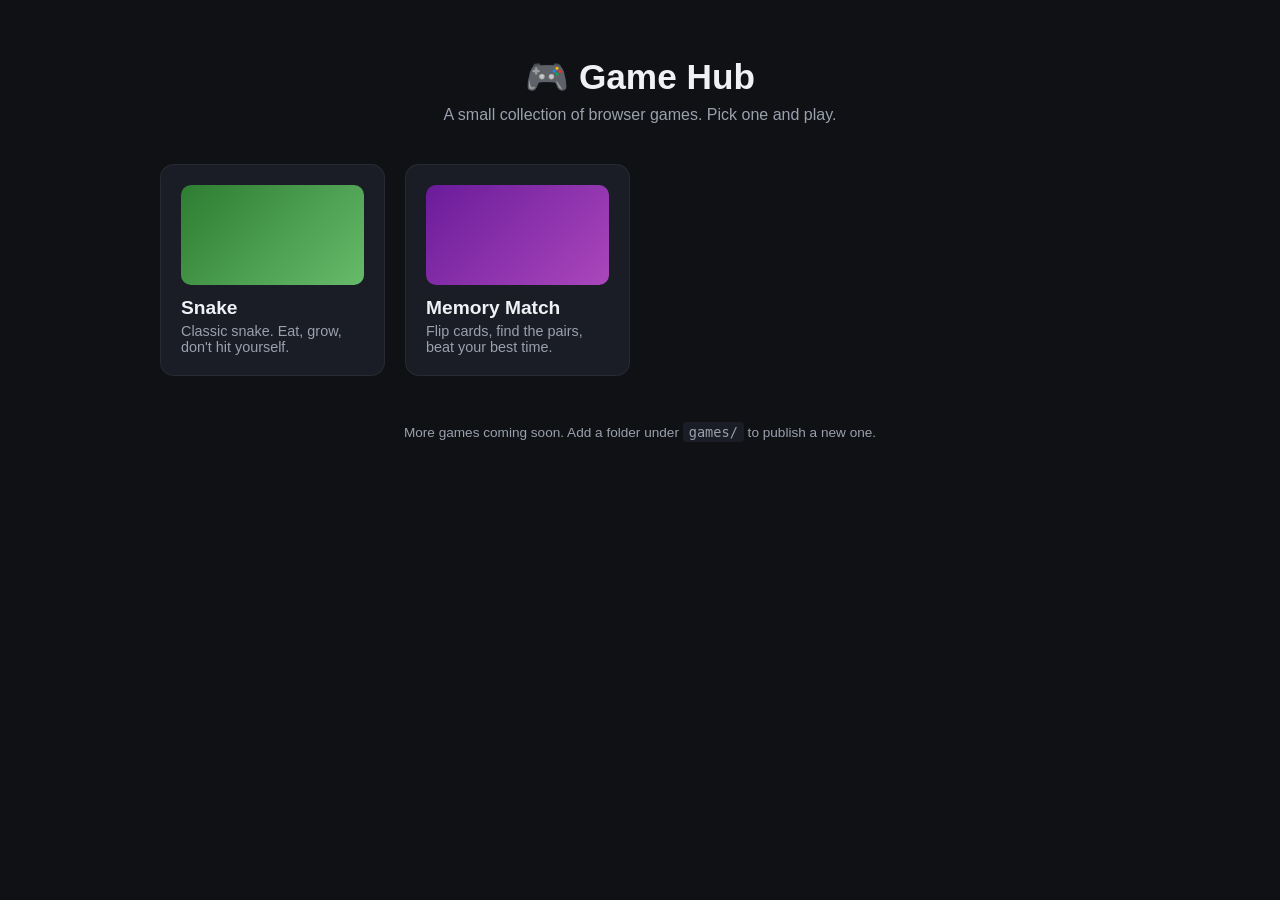
==== index.html @ 6c298300 "Initial game hub with Snake and Memory Match Static site scaffold: landing page linking to per-game " ====
<!doctype html>
<html lang="en">
<head>
  <meta charset="UTF-8" />
  <meta name="viewport" content="width=device-width, initial-scale=1.0" />
  <title>Game Hub</title>
  <link rel="stylesheet" href="styles.css" />
</head>
<body>
  <header>
    <h1>🎮 Game Hub</h1>
    <p>A small collection of browser games. Pick one and play.</p>
  </header>

  <main class="grid">
    <a class="card" href="games/snake/">
      <div class="thumb snake-thumb" aria-hidden="true"></div>
      <h2>Snake</h2>
      <p>Classic snake. Eat, grow, don't hit yourself.</p>
    </a>

    <a class="card" href="games/memory/">
      <div class="thumb memory-thumb" aria-hidden="true"></div>
      <h2>Memory Match</h2>
      <p>Flip cards, find the pairs, beat your best time.</p>
    </a>
  </main>

  <footer>
    <p>More games coming soon. Add a folder under <code>games/</code> to publish a new one.</p>
  </footer>
</body>
</html>
---- styles.css ----
:root {
  color-scheme: light dark;
  --bg: #0f1115;
  --surface: #1a1d26;
  --surface-hover: #232733;
  --text: #f0f1f5;
  --muted: #9aa0ad;
  --accent: #6c8cff;
}

* {
  box-sizing: border-box;
}

body {
  margin: 0;
  min-height: 100vh;
  font-family: -apple-system, BlinkMacSystemFont, "Segoe UI", sans-serif;
  background: var(--bg);
  color: var(--text);
  padding: 32px 16px 64px;
}

header {
  max-width: 960px;
  margin: 0 auto 40px;
  text-align: center;
}

header h1 {
  font-size: 2.2rem;
  margin-bottom: 8px;
}

header p {
  color: var(--muted);
  margin: 0;
}

.grid {
  max-width: 960px;
  margin: 0 auto;
  display: grid;
  grid-template-columns: repeat(auto-fill, minmax(220px, 1fr));
  gap: 20px;
}

.card {
  background: var(--surface);
  border-radius: 14px;
  padding: 20px;
  text-decoration: none;
  color: var(--text);
  transition: background 0.15s ease, transform 0.15s ease;
  border: 1px solid rgba(255, 255, 255, 0.06);
}

.card:hover {
  background: var(--surface-hover);
  transform: translateY(-2px);
}

.card h2 {
  margin: 4px 0;
  font-size: 1.2rem;
}

.card p {
  margin: 0;
  color: var(--muted);
  font-size: 0.9rem;
}

.thumb {
  height: 100px;
  border-radius: 10px;
  margin-bottom: 12px;
}

.snake-thumb {
  background: linear-gradient(135deg, #2e7d32, #66bb6a);
}

.memory-thumb {
  background: linear-gradient(135deg, #6a1b9a, #ab47bc);
}

footer {
  max-width: 960px;
  margin: 48px auto 0;
  text-align: center;
  color: var(--muted);
  font-size: 0.85rem;
}

footer code {
  background: var(--surface);
  padding: 2px 6px;
  border-radius: 4px;
}
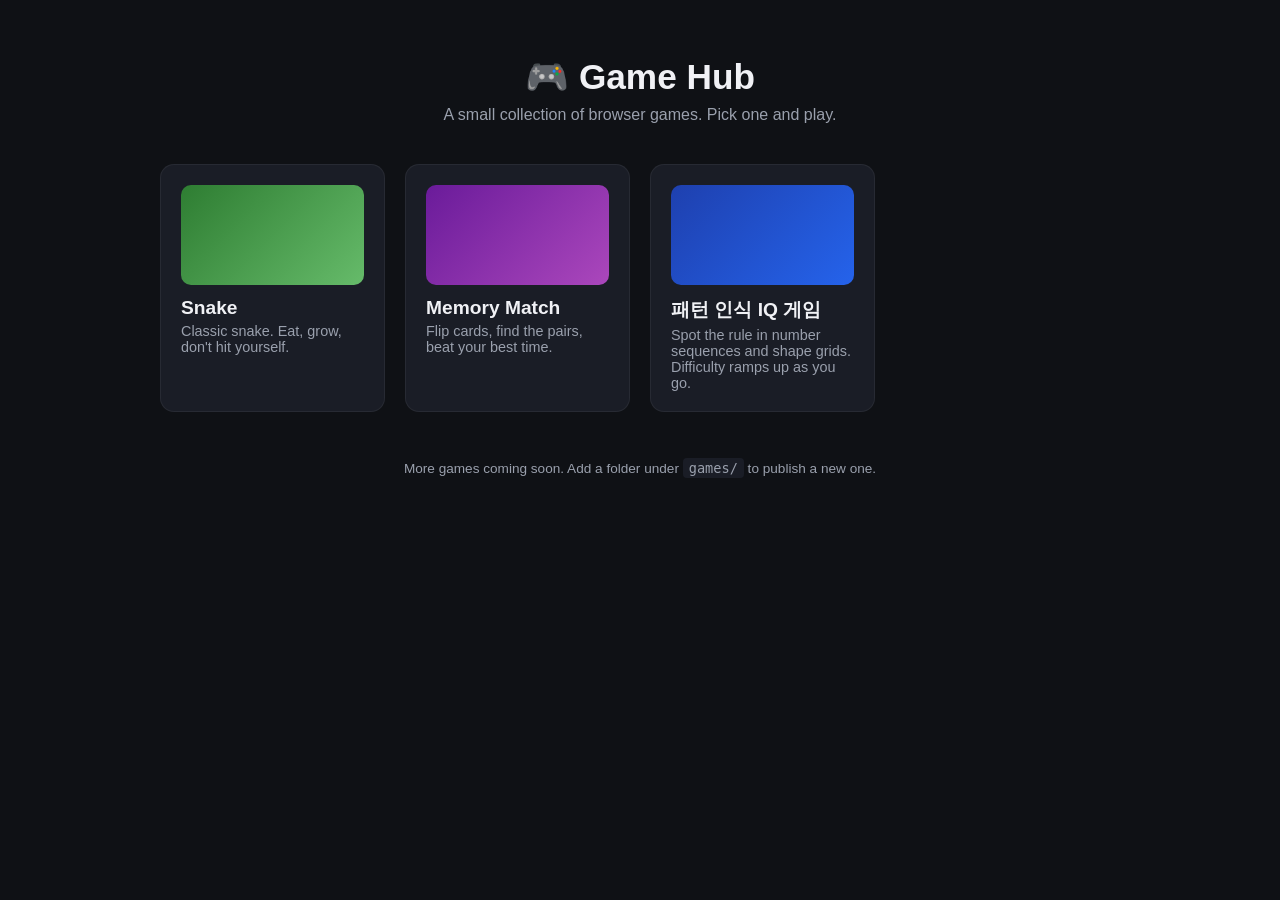
==== commit 4c2f4b29: "Add pattern recognition IQ game Number-sequence and shape-matrix puzzles with a 10-question round, p" ====
--- a/index.html
+++ b/index.html
@@ -24,6 +24,12 @@
       <h2>Memory Match</h2>
       <p>Flip cards, find the pairs, beat your best time.</p>
     </a>
+
+    <a class="card" href="games/iq-pattern/">
+      <div class="thumb iq-thumb" aria-hidden="true"></div>
+      <h2>패턴 인식 IQ 게임</h2>
+      <p>Spot the rule in number sequences and shape grids. Difficulty ramps up as you go.</p>
+    </a>
   </main>
 
   <footer>
--- a/styles.css
+++ b/styles.css
@@ -85,6 +85,10 @@
   background: linear-gradient(135deg, #6a1b9a, #ab47bc);
 }
 
+.iq-thumb {
+  background: linear-gradient(135deg, #1e40af, #2563eb);
+}
+
 footer {
   max-width: 960px;
   margin: 48px auto 0;
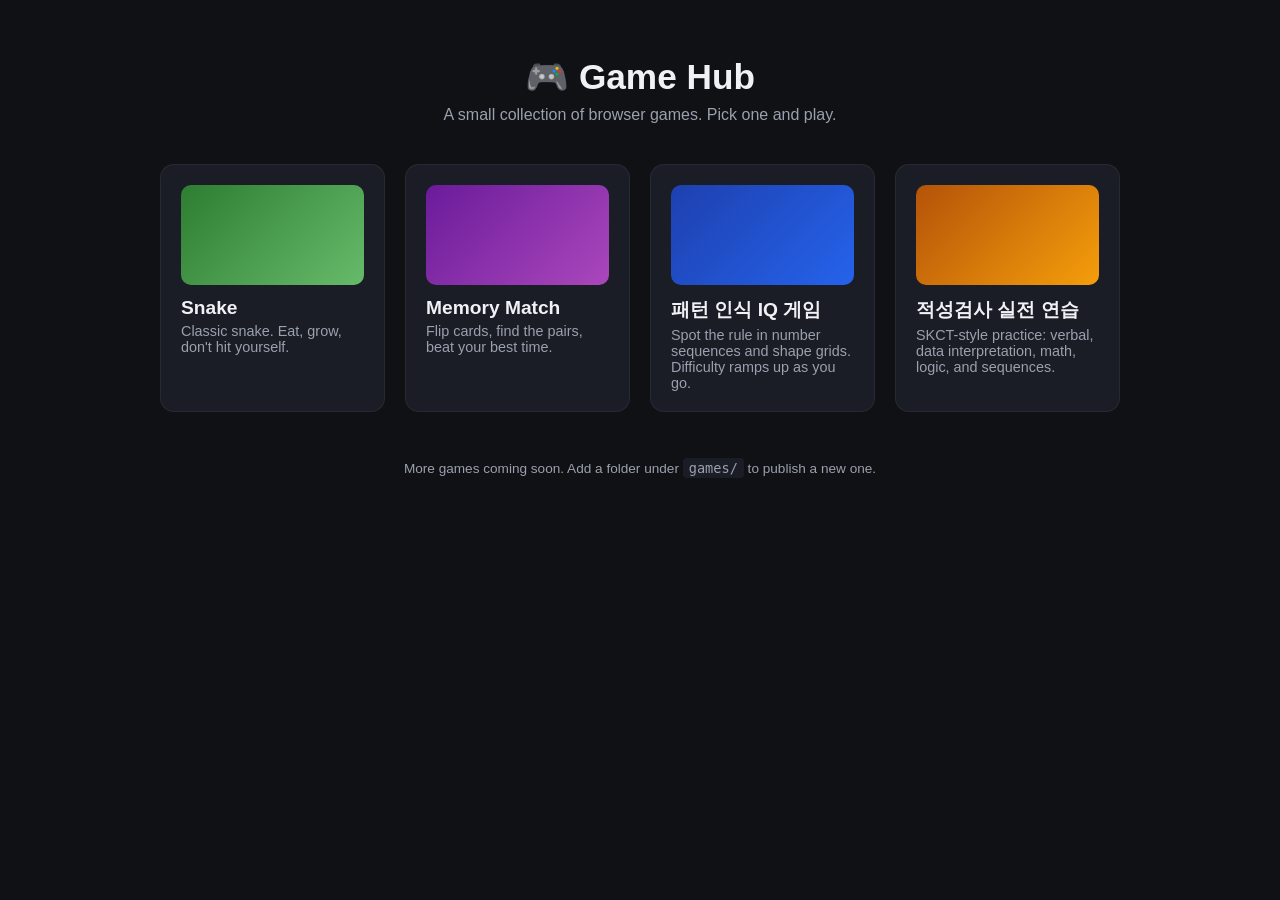
==== commit 550fc79d: "Add SKCT-style aptitude test practice game Self-authored practice questions across the five SKCT cog" ====
--- a/index.html
+++ b/index.html
@@ -30,6 +30,12 @@
       <h2>패턴 인식 IQ 게임</h2>
       <p>Spot the rule in number sequences and shape grids. Difficulty ramps up as you go.</p>
     </a>
+
+    <a class="card" href="games/skct/">
+      <div class="thumb skct-thumb" aria-hidden="true"></div>
+      <h2>적성검사 실전 연습</h2>
+      <p>SKCT-style practice: verbal, data interpretation, math, logic, and sequences.</p>
+    </a>
   </main>
 
   <footer>
--- a/styles.css
+++ b/styles.css
@@ -89,6 +89,10 @@
   background: linear-gradient(135deg, #1e40af, #2563eb);
 }
 
+.skct-thumb {
+  background: linear-gradient(135deg, #b45309, #f59e0b);
+}
+
 footer {
   max-width: 960px;
   margin: 48px auto 0;
